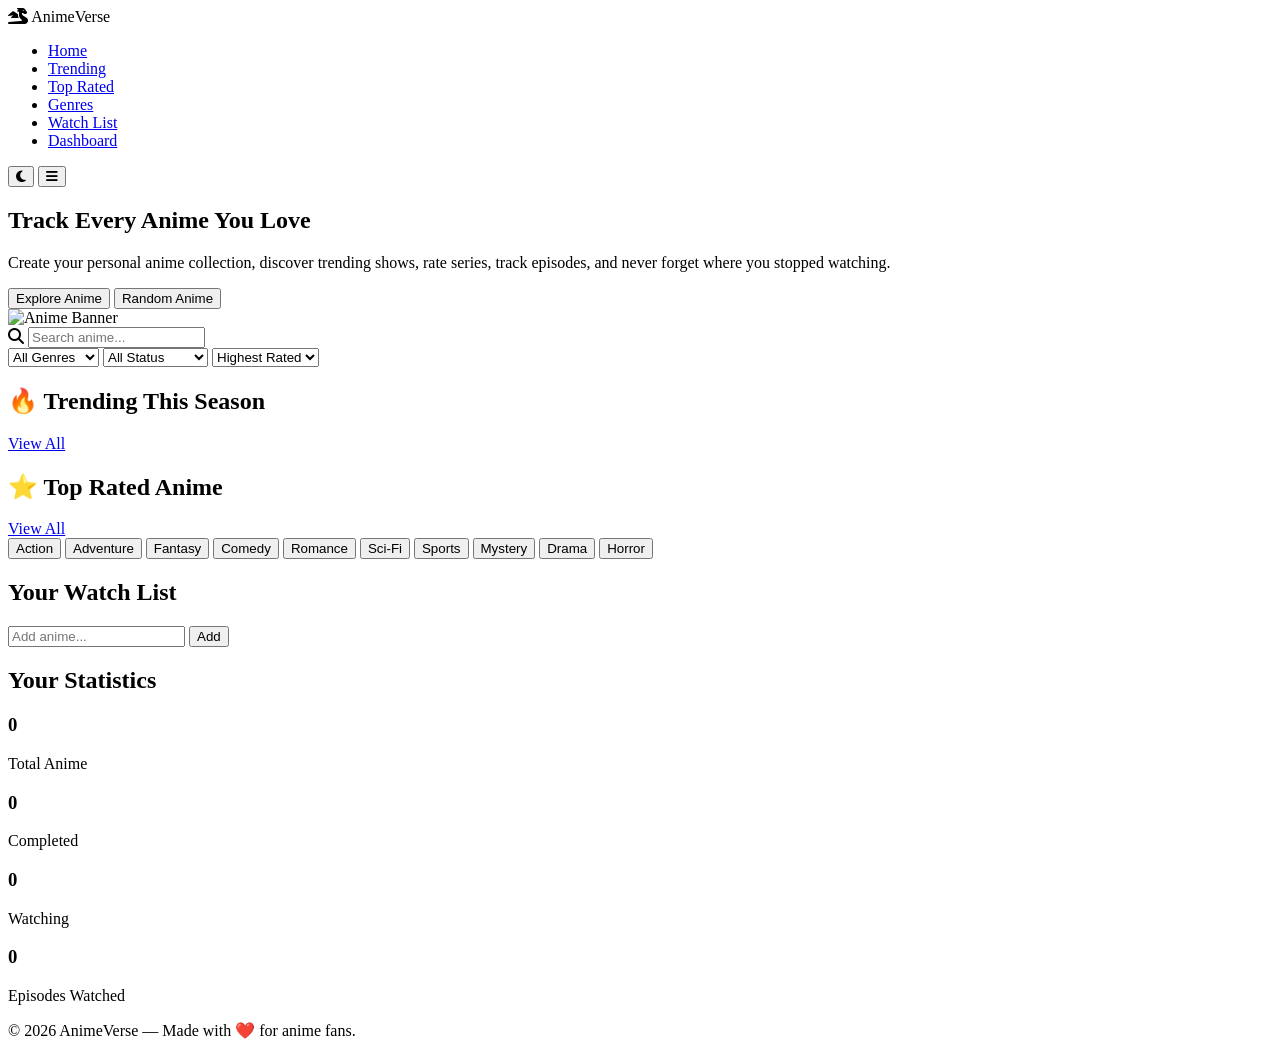
==== index.html @ e71130d8 "Update index.html" ====
<!DOCTYPE html>
<html lang="en">
<head>
  <meta charset="UTF-8">
  <meta name="viewport" content="width=device-width, initial-scale=1.0">
  <title>AnimeVerse</title>
  <meta name="description" content="Discover anime, build your watchlist, track progress, rate shows and explore trending series.">
  <link rel="preconnect" href="https://fonts.googleapis.com">
  <link rel="preconnect" href="https://fonts.gstatic.com" crossorigin>
  <link href="https://fonts.googleapis.com/css2?family=Poppins:wght@300;400;500;600;700;800&display=swap" rel="stylesheet">
  <link rel="stylesheet" href="https://cdnjs.cloudflare.com/ajax/libs/font-awesome/6.6.0/css/all.min.css">
  <link rel="stylesheet" href="style.css">
</head>

<body>
  <!-- ================= NAVIGATION ================= -->
  <header>
    <nav class="navbar">
      <div class="logo">
        <i class="fa-solid fa-dragon"></i>
        <span>AnimeVerse</span>
      </div>
      <ul class="nav-links">
        <li><a href="#home">Home</a></li>
        <li><a href="#trending">Trending</a></li>
        <li><a href="#toprated">Top Rated</a></li>
        <li><a href="#genres">Genres</a></li>
        <li><a href="#watchlist">Watch List</a></li>
        <li><a href="#dashboard">Dashboard</a></li>
      </ul>
      <div class="nav-icons">
        <button id="themeToggle"><i class="fa-solid fa-moon"></i></button>
        <button id="menuBtn"><i class="fa-solid fa-bars"></i></button>
      </div>
    </nav>
  </header>

  <!-- ================= HERO ================= -->
  <section class="hero" id="home">
    <div class="hero-content">
      <h1>Track Every Anime You Love</h1>
      <p>Create your personal anime collection, discover trending shows, rate series, track episodes, and never forget where you stopped watching.</p>
      <div class="hero-buttons">
        <button id="exploreBtn">Explore Anime</button>
        <button id="randomBtn">Random Anime</button>
      </div>
    </div>
    <div class="hero-image">
      <img src="https://images.unsplash.com/photo-1515879218367-8466d910aaa4?auto=format&fit=crop&w=900&q=80" alt="Anime Banner">
    </div>
  </section>

  <!-- ================= SEARCH ================= -->
  <section class="search-section">
    <div class="search-box">
      <i class="fa-solid fa-magnifying-glass"></i>
      <input type="text" id="searchInput" placeholder="Search anime...">
    </div>
    <div class="filters">
      <select id="genreFilter">
        <option value="all">All Genres</option>
        <option>Action</option>
        <option>Adventure</option>
        <option>Fantasy</option>
        <option>Comedy</option>
        <option>Romance</option>
        <option>Sci-Fi</option>
        <option>Mystery</option>
        <option>Drama</option>
        <option>Slice of Life</option>
        <option>Sports</option>
      </select>
      <select id="statusFilter">
        <option value="all">All Status</option>
        <option>Watching</option>
        <option>Completed</option>
        <option>Plan to Watch</option>
        <option>Dropped</option>
        <option>On Hold</option>
      </select>
      <select id="sortFilter">
        <option value="rating">Highest Rated</option>
        <option value="name">A-Z</option>
        <option value="year">Newest</option>
      </select>
    </div>
  </section>

  <!-- ================= TRENDING ================= -->
  <section id="trending" class="section">
    <div class="section-title">
      <h2>🔥 Trending This Season</h2>
      <a href="#">View All</a>
    </div>
    <div id="trendingContainer" class="anime-grid">
      <!-- Anime cards will be added dynamically -->
    </div>
  </section>

  <!-- ================= TOP RATED ================= -->
  <section id="toprated" class="section">
    <div class="section-title">
      <h2>⭐ Top Rated Anime</h2>
      <a href="#">View All</a>
    </div>
    <div id="topRatedContainer" class="anime-grid">
      <!-- Anime cards will be added dynamically -->
    </div>
  </section>

  <!-- ================= GENRES ================= -->
  <section id="genres" class="section">
    <div class="genre-grid">
      <button class="genre-btn">Action</button>
      <button class="genre-btn">Adventure</button>
      <button class="genre-btn">Fantasy</button>
      <button class="genre-btn">Comedy</button>
      <button class="genre-btn">Romance</button>
      <button class="genre-btn">Sci-Fi</button>
      <button class="genre-btn">Sports</button>
      <button class="genre-btn">Mystery</button>
      <button class="genre-btn">Drama</button>
      <button class="genre-btn">Horror</button>
    </div>
  </section>

  <!-- ================= WATCH LIST ================= -->
  <section id="watchlist" class="section">
    <h2>Your Watch List</h2>
    <div class="watch-input">
      <input type="text" id="watchInput" placeholder="Add anime...">
      <button id="addAnime">Add</button>
    </div>
    <div id="watchList"></div>
  </section>

  <!-- ================= DASHBOARD ================= -->
  <section id="dashboard" class="section">
    <h2>Your Statistics</h2>
    <div class="stats-grid">
      <div class="stat-card"><h3 id="totalAnime">0</h3><p>Total Anime</p></div>
      <div class="stat-card"><h3 id="completedAnime">0</h3><p>Completed</p></div>
      <div class="stat-card"><h3 id="watchingAnime">0</h3><p>Watching</p></div>
      <div class="stat-card"><h3 id="episodesWatched">0</h3><p>Episodes Watched</p></div>
    </div>
  </section>

  <footer>
    <p>© 2026 AnimeVerse — Made with ❤️ for anime fans.</p>
  </footer>

  <!-- ===== PLACEHOLDER FOR NEXT PARTS ===== -->
  <!-- Part 2A–F: style.css -->
  <!-- Part 3A–B: anime.js -->
  <!-- Part 4A–C: script.js -->

</body>
</html>
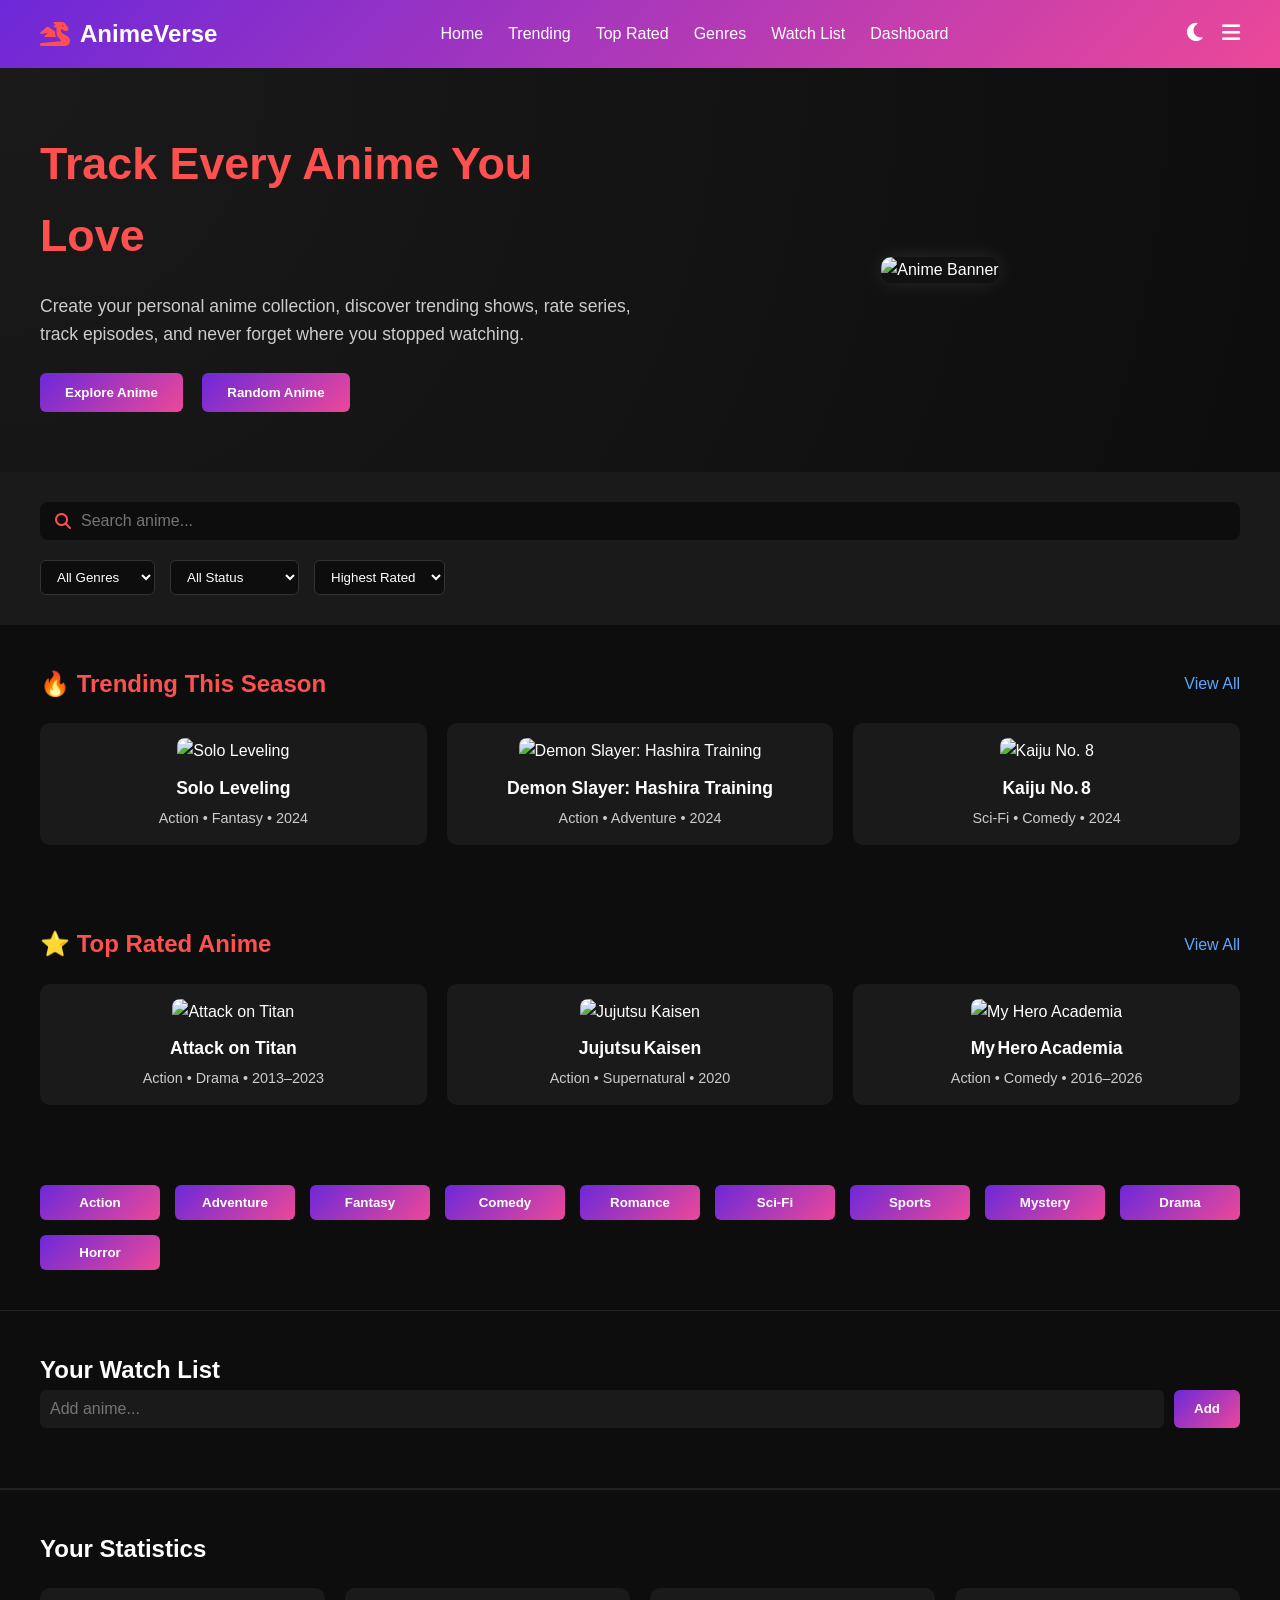
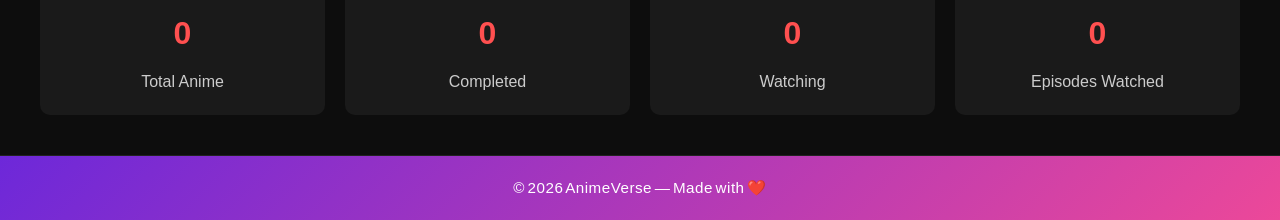
==== commit be1ee904: "Update index.html" ====
--- a/index.html
+++ b/index.html
@@ -93,7 +93,21 @@
       <a href="#">View All</a>
     </div>
     <div id="trendingContainer" class="anime-grid">
-      <!-- Anime cards will be added dynamically -->
+      <div class="anime-card">
+        <img src="https://cdn.myanimelist.net/images/anime/1988/134791.jpg" alt="Solo Leveling">
+        <h3>Solo Leveling</h3>
+        <p>Action • Fantasy • 2024</p>
+      </div>
+      <div class="anime-card">
+        <img src="https://cdn.myanimelist.net/images/anime/1764/134792.jpg" alt="Demon Slayer: Hashira Training">
+        <h3>Demon Slayer: Hashira Training</h3>
+        <p>Action • Adventure • 2024</p>
+      </div>
+      <div class="anime-card">
+        <img src="https://cdn.myanimelist.net/images/anime/1208/134793.jpg" alt="Kaiju No. 8">
+        <h3>Kaiju No. 8</h3>
+        <p>Sci‑Fi • Comedy • 2024</p>
+      </div>
     </div>
   </section>
 
@@ -104,10 +118,23 @@
       <a href="#">View All</a>
     </div>
     <div id="topRatedContainer" class="anime-grid">
-      <!-- Anime cards will be added dynamically -->
+      <div class="anime-card">
+        <img src="https://cdn.myanimelist.net/images/anime/5/17407.jpg" alt="Attack on Titan">
+        <h3>Attack on Titan</h3>
+        <p>Action • Drama • 2013–2023</p>
+      </div>
+      <div class="anime-card">
+        <img src="https://cdn.myanimelist.net/images/anime/3/40451.jpg" alt="Jujutsu Kaisen">
+        <h3>Jujutsu Kaisen</h3>
+        <p>Action • Supernatural • 2020</p>
+      </div>
+      <div class="anime-card">
+        <img src="https://cdn.myanimelist.net/images/anime/10/78745.jpg" alt="My Hero Academia">
+        <h3>My Hero Academia</h3>
+        <p>Action • Comedy • 2016–2026</p>
+      </div>
     </div>
   </section>
-
   <!-- ================= GENRES ================= -->
   <section id="genres" class="section">
     <div class="genre-grid">
@@ -146,13 +173,4 @@
   </section>
 
   <footer>
-    <p>© 2026 AnimeVerse — Made with ❤️ for anime fans.</p>
-  </footer>
-
-  <!-- ===== PLACEHOLDER FOR NEXT PARTS ===== -->
-  <!-- Part 2A–F: style.css -->
-  <!-- Part 3A–B: anime.js -->
-  <!-- Part 4A–C: script.js -->
-
-</body>
-</html>
+    <p>© 2026 AnimeVerse — Made with ❤️
--- a/style.css
+++ b/style.css
@@ -0,0 +1,507 @@
+/* ===========================
+   AnimeVerse Style - Part 1
+   Reset + Navbar + Hero
+=========================== */
+
+/* ===== Reset ===== */
+* {
+  margin: 0;
+  padding: 0;
+  box-sizing: border-box;
+}
+
+html {
+  scroll-behavior: smooth;
+}
+
+body {
+  font-family: 'Poppins', sans-serif;
+  background-color: #0d0d0d;
+  color: #fff;
+  line-height: 1.6;
+}
+
+/* ===== Scrollbar ===== */
+::-webkit-scrollbar {
+  width: 8px;
+}
+::-webkit-scrollbar-thumb {
+  background: linear-gradient(135deg, #6d28d9, #ec4899);
+  border-radius: 4px;
+}
+
+/* ===== Navbar ===== */
+header {
+  background: linear-gradient(135deg, #6d28d9, #ec4899);
+  position: sticky;
+  top: 0;
+  z-index: 1000;
+}
+
+.navbar {
+  display: flex;
+  justify-content: space-between;
+  align-items: center;
+  padding: 15px 40px;
+}
+
+.logo {
+  display: flex;
+  align-items: center;
+  font-size: 1.5em;
+  font-weight: 700;
+  color: #fff;
+}
+
+.logo i {
+  margin-right: 10px;
+  color: #ff5050;
+}
+
+.nav-links {
+  list-style: none;
+  display: flex;
+  gap: 25px;
+}
+
+.nav-links li a {
+  color: #fff;
+  text-decoration: none;
+  font-weight: 500;
+  transition: color 0.3s ease;
+}
+
+.nav-links li a:hover {
+  color: #ff5050;
+}
+
+.nav-icons button {
+  background: none;
+  border: none;
+  color: #fff;
+  font-size: 1.3em;
+  cursor: pointer;
+  margin-left: 15px;
+  transition: transform 0.2s ease;
+}
+
+.nav-icons button:hover {
+  transform: scale(1.2);
+}
+
+/* ===== Hero Section ===== */
+.hero {
+  display: flex;
+  flex-wrap: wrap;
+  align-items: center;
+  justify-content: space-between;
+  padding: 60px 40px;
+  background: radial-gradient(circle at top left, #1a1a1a, #0d0d0d);
+}
+
+.hero-content {
+  flex: 1 1 45%;
+  max-width: 600px;
+}
+
+.hero-content h1 {
+  font-size: 2.8em;
+  font-weight: 700;
+  color: #ff5050;
+  margin-bottom: 20px;
+}
+
+.hero-content p {
+  font-size: 1.1em;
+  color: #ccc;
+  margin-bottom: 25px;
+}
+
+.hero-buttons button {
+  background: linear-gradient(135deg, #6d28d9, #ec4899);
+  color: #fff;
+  border: none;
+  padding: 12px 25px;
+  border-radius: 6px;
+  font-weight: 600;
+  cursor: pointer;
+  margin-right: 15px;
+  transition: background 0.3s ease, transform 0.2s ease;
+}
+
+.hero-buttons button:hover {
+  background: linear-gradient(135deg, #ec4899, #6d28d9);
+  transform: scale(1.05);
+}
+
+.hero-image {
+  flex: 1 1 45%;
+  text-align: center;
+}
+
+.hero-image img {
+  width: 100%;
+  max-width: 500px;
+  border-radius: 10px;
+  box-shadow: 0 0 20px rgba(255, 255, 255, 0.1);
+}
+
+/* ===== PLACEHOLDER FOR NEXT PART ===== */
+/* Part 2B: Search + Filters + Anime Cards */
+/* Part 2C: Genres + Watch List */
+/* Part 2D: Dashboard + Footer */
+/* Part 2E: Animations + Dark Mode */
+/* Part 2F: Responsive Design */
+/* ===========================
+   AnimeVerse Style - Part 2B
+   Search + Filters + Anime Cards
+=========================== */
+
+/* ===== Search Section ===== */
+.search-section {
+  padding: 30px 40px;
+  background: #1a1a1a;
+  display: flex;
+  flex-direction: column;
+  gap: 20px;
+}
+
+.search-box {
+  display: flex;
+  align-items: center;
+  background: #0d0d0d;
+  border-radius: 8px;
+  padding: 10px 15px;
+}
+
+.search-box i {
+  color: #ff5050;
+  margin-right: 10px;
+}
+
+.search-box input {
+  flex: 1;
+  background: none;
+  border: none;
+  color: #fff;
+  font-size: 1em;
+  outline: none;
+}
+
+.filters {
+  display: flex;
+  flex-wrap: wrap;
+  gap: 15px;
+}
+
+.filters select {
+  background: #0d0d0d;
+  color: #fff;
+  border: 1px solid #333;
+  padding: 8px 12px;
+  border-radius: 6px;
+  font-weight: 500;
+  cursor: pointer;
+  transition: border 0.3s ease;
+}
+
+.filters select:hover {
+  border-color: #ff5050;
+}
+
+/* ===== Section Titles ===== */
+.section {
+  padding: 40px;
+}
+
+.section-title {
+  display: flex;
+  justify-content: space-between;
+  align-items: center;
+  margin-bottom: 20px;
+}
+
+.section-title h2 {
+  color: #ff5050;
+  font-weight: 700;
+}
+
+.section-title a {
+  color: #60a5fa;
+  text-decoration: none;
+  font-weight: 500;
+}
+
+.section-title a:hover {
+  text-decoration: underline;
+}
+
+/* ===== Anime Cards ===== */
+.anime-grid {
+  display: grid;
+  grid-template-columns: repeat(auto-fit, minmax(200px, 1fr));
+  gap: 20px;
+}
+
+.anime-card {
+  background: #1a1a1a;
+  border-radius: 10px;
+  padding: 15px;
+  text-align: center;
+  transition: transform 0.2s ease, box-shadow 0.3s ease;
+}
+
+.anime-card:hover {
+  transform: scale(1.05);
+  box-shadow: 0 0 15px rgba(255, 255, 255, 0.1);
+}
+
+.anime-card img {
+  width: 100%;
+  border-radius: 8px;
+  margin-bottom: 10px;
+}
+
+.anime-card h3 {
+  color: #fff;
+  font-size: 1.1em;
+  margin-bottom: 5px;
+}
+
+.anime-card p {
+  color: #ccc;
+  font-size: 0.9em;
+}
+/* ===========================
+   AnimeVerse Style - Part 2C
+   Genres + Watch List
+=========================== */
+
+/* ===== Genre Buttons ===== */
+.genre-grid {
+  display: grid;
+  grid-template-columns: repeat(auto-fit, minmax(120px, 1fr));
+  gap: 15px;
+}
+
+.genre-btn {
+  background: linear-gradient(135deg, #6d28d9, #ec4899);
+  color: #fff;
+  border: none;
+  padding: 10px;
+  border-radius: 6px;
+  font-weight: 600;
+  cursor: pointer;
+  transition: transform 0.2s ease, background 0.3s ease;
+}
+
+.genre-btn:hover {
+  transform: scale(1.05);
+  background: linear-gradient(135deg, #ec4899, #6d28d9);
+}
+
+/* ===== Watch List Section ===== */
+#watchlist {
+  background: #0d0d0d;
+  border-top: 1px solid #222;
+  border-bottom: 1px solid #222;
+}
+
+.watch-input {
+  display: flex;
+  gap: 10px;
+  margin-bottom: 20px;
+}
+
+.watch-input input {
+  flex: 1;
+  padding: 10px;
+  border-radius: 6px;
+  border: none;
+  background: #1a1a1a;
+  color: #fff;
+  font-size: 1em;
+  outline: none;
+}
+
+.watch-input button {
+  background: linear-gradient(135deg, #6d28d9, #ec4899);
+  color: #fff;
+  border: none;
+  padding: 10px 20px;
+  border-radius: 6px;
+  font-weight: 600;
+  cursor: pointer;
+  transition: background 0.3s ease, transform 0.2s ease;
+}
+
+.watch-input button:hover {
+  background: linear-gradient(135deg, #ec4899, #6d28d9);
+  transform: scale(1.05);
+}
+
+.watch-item {
+  display: flex;
+  justify-content: space-between;
+  align-items: center;
+  background: #1a1a1a;
+  padding: 10px 15px;
+  border-radius: 6px;
+  margin-bottom: 10px;
+  transition: background 0.3s ease;
+}
+
+.watch-item:hover {
+  background: #2a2a2a;
+}
+
+.watch-item span {
+  font-weight: 500;
+  color: #fff;
+}
+
+.remove-btn {
+  background: #ff5050;
+  border: none;
+  color: #fff;
+  padding: 5px 10px;
+  border-radius: 4px;
+  cursor: pointer;
+  transition: background 0.3s ease;
+}
+
+.remove-btn:hover {
+  background: #ec4899;
+}
+/* ===========================
+   AnimeVerse Style - Part 2D
+   Dashboard + Footer
+=========================== */
+
+/* ===== Dashboard Section ===== */
+#dashboard {
+  background: #0d0d0d;
+  border-top: 1px solid #222;
+  border-bottom: 1px solid #222;
+}
+
+.stats-grid {
+  display: grid;
+  grid-template-columns: repeat(auto-fit, minmax(180px, 1fr));
+  gap: 20px;
+  margin-top: 20px;
+}
+
+.stat-card {
+  background: #1a1a1a;
+  border-radius: 10px;
+  padding: 20px;
+  text-align: center;
+  transition: transform 0.2s ease, box-shadow 0.3s ease;
+}
+
+.stat-card:hover {
+  transform: scale(1.05);
+  box-shadow: 0 0 15px rgba(255, 255, 255, 0.1);
+}
+
+.stat-card h3 {
+  color: #ff5050;
+  font-size: 2em;
+  margin-bottom: 10px;
+}
+
+.stat-card p {
+  color: #ccc;
+  font-weight: 500;
+}
+
+/* ===== Footer ===== */
+footer {
+  background: linear-gradient(135deg, #6d28d9, #ec4899);
+  text-align: center;
+  padding: 20px;
+  color: #fff;
+  font-weight: 500;
+  letter-spacing: 0.5px;
+}
+
+footer p {
+  margin: 0;
+  font-size: 0.95em;
+}
+/* ===========================
+   AnimeVerse Style - Part 2E
+   Animations + Dark Mode
+=========================== */
+
+/* ===== Fade‑in Animation ===== */
+@keyframes fadeIn {
+  from {
+    opacity: 0;
+    transform: translateY(20px);
+  }
+  to {
+    opacity: 1;
+    transform: translateY(0);
+  }
+}
+
+section,
+header,
+footer {
+  animation: fadeIn 0.8s ease forwards;
+}
+
+/* ===== Button Pulse Animation ===== */
+@keyframes pulse {
+  0% {
+    transform: scale(1);
+  }
+  50% {
+    transform: scale(1.05);
+  }
+  100% {
+    transform: scale(1);
+  }
+}
+
+.hero-buttons button:hover,
+.genre-btn:hover,
+.watch-input button:hover {
+  animation: pulse 0.4s ease;
+}
+
+/* ===== Dark Mode ===== */
+body.dark-mode {
+  background-color: #f5f5f5;
+  color: #222;
+}
+
+body.dark-mode header {
+  background: linear-gradient(135deg, #ec4899, #6d28d9);
+}
+
+body.dark-mode .navbar a {
+  color: #222;
+}
+
+body.dark-mode .section,
+body.dark-mode .anime-card,
+body.dark-mode .watch-item,
+body.dark-mode .stat-card {
+  background: #fff;
+  color: #222;
+  box-shadow: 0 0 10px rgba(0, 0, 0, 0.1);
+}
+
+body.dark-mode .genre-btn,
+body.dark-mode .watch-input button {
+  background: linear-gradient(135deg, #ec4899, #6d28d9);
+  color: #fff;
+}
+
+body.dark-mode footer {
+  background: linear-gradient(135deg, #ec4899, #6d28d9);
+  color: #fff;
+}
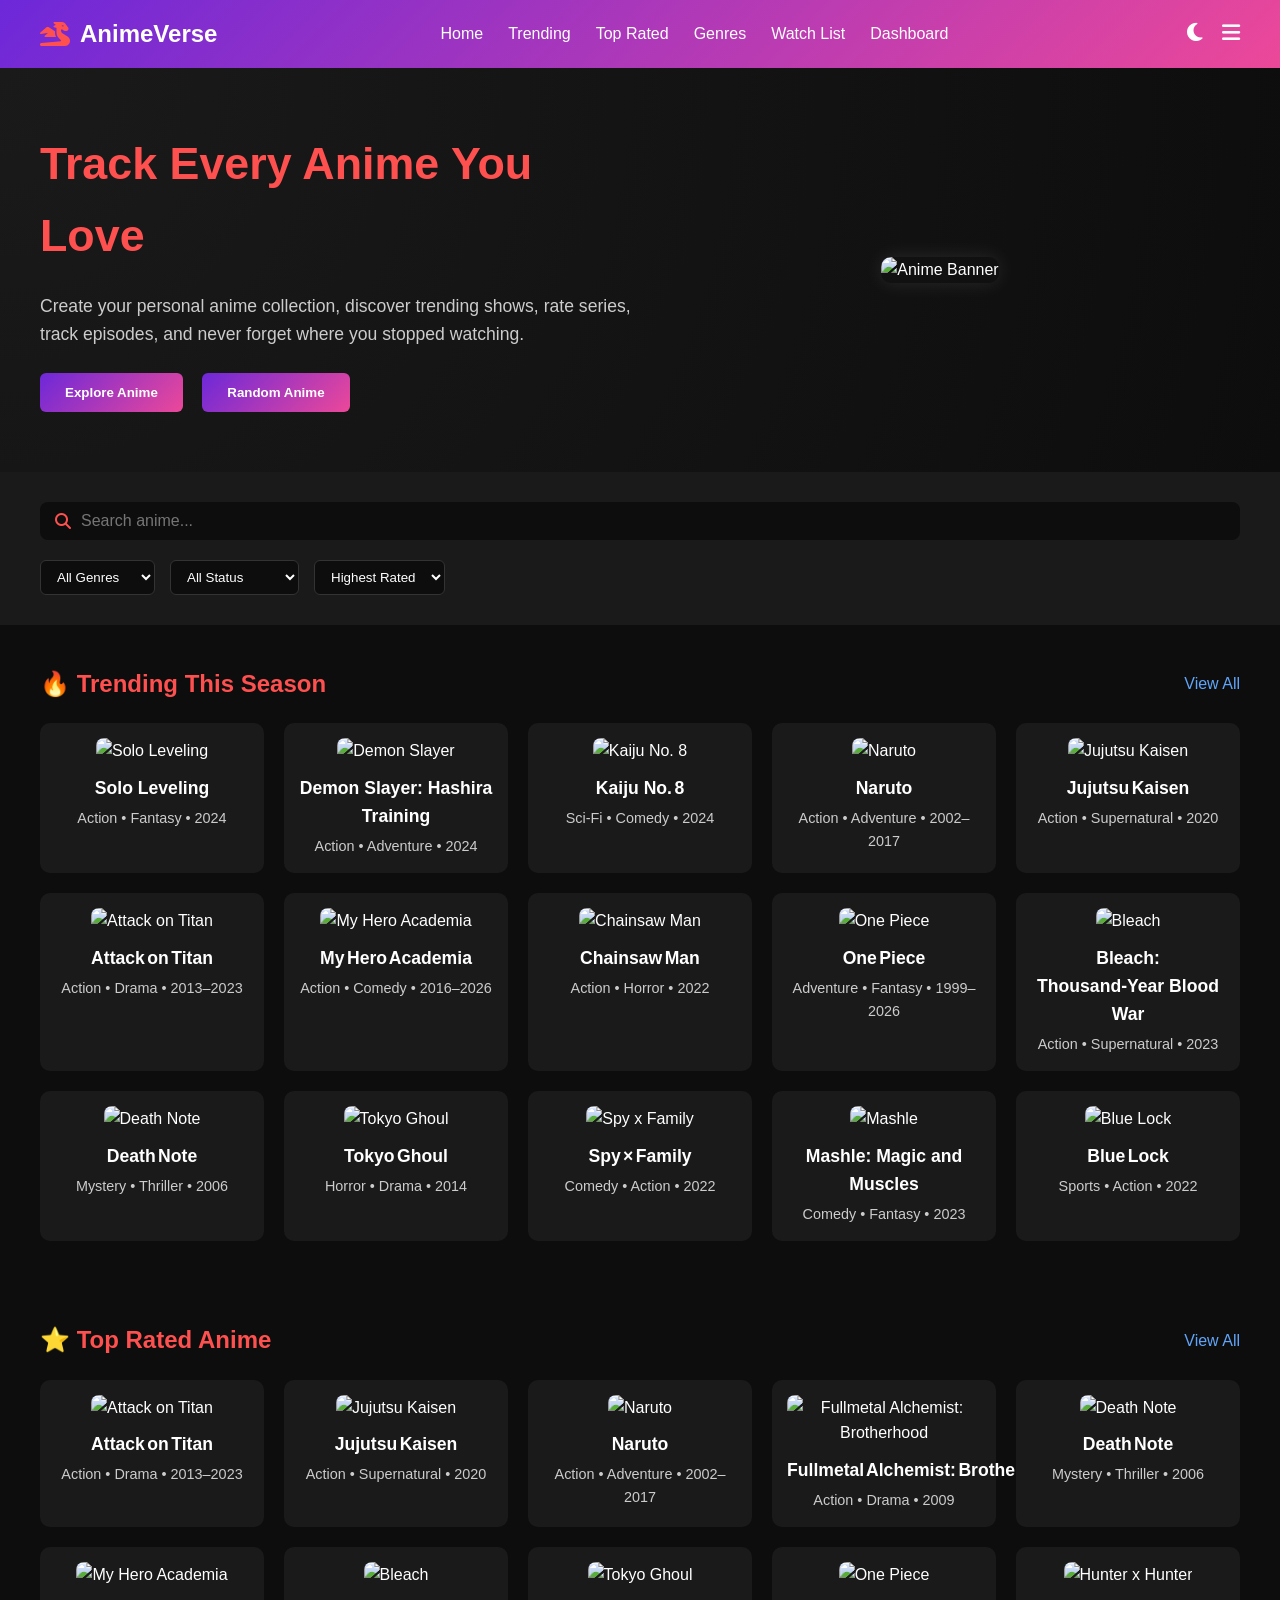
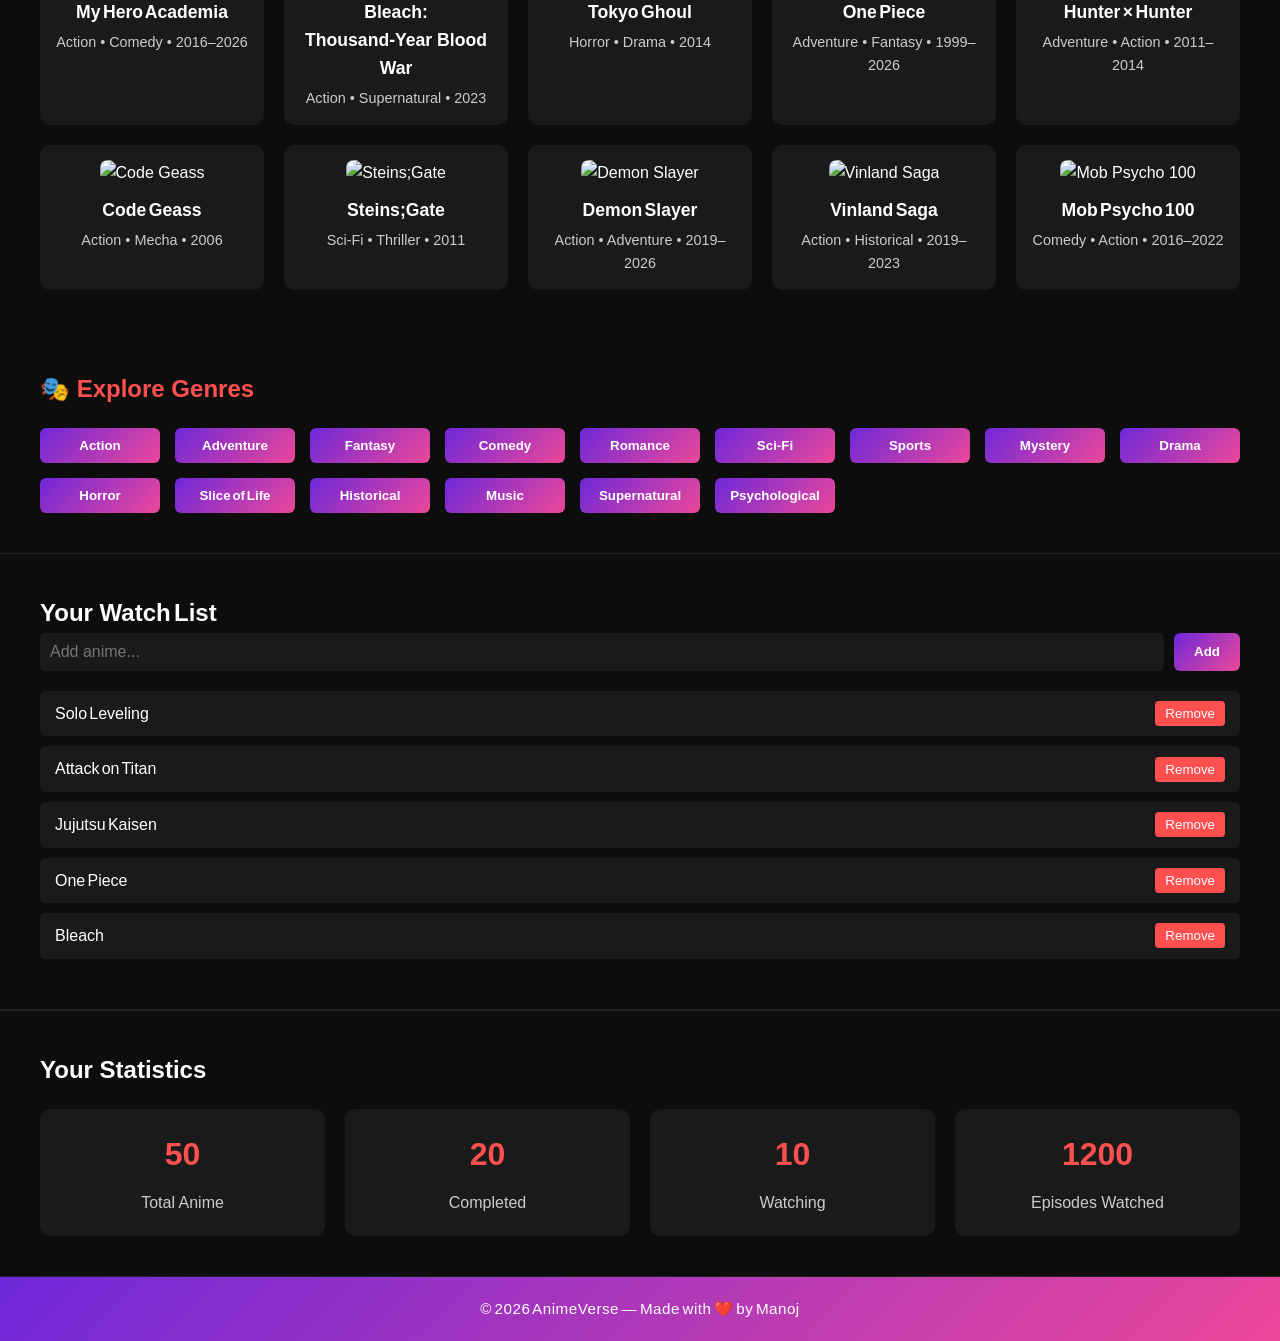
==== commit 50e51103: "Update index.html" ====
--- a/index.html
+++ b/index.html
@@ -13,7 +13,6 @@
 </head>
 
 <body>
-  <!-- ================= NAVIGATION ================= -->
   <header>
     <nav class="navbar">
       <div class="logo">
@@ -35,7 +34,6 @@
     </nav>
   </header>
 
-  <!-- ================= HERO ================= -->
   <section class="hero" id="home">
     <div class="hero-content">
       <h1>Track Every Anime You Love</h1>
@@ -46,11 +44,9 @@
       </div>
     </div>
     <div class="hero-image">
-      <img src="https://images.unsplash.com/photo-1515879218367-8466d910aaa4?auto=format&fit=crop&w=900&q=80" alt="Anime Banner">
+      <img src="https://images.unsplash.com/photo-1515879218367-8466d910aaa4?auto=format&fit=crop&w=700&q=80" alt="Anime Banner">
     </div>
   </section>
-
-  <!-- ================= SEARCH ================= -->
   <section class="search-section">
     <div class="search-box">
       <i class="fa-solid fa-magnifying-glass"></i>
@@ -59,118 +55,118 @@
     <div class="filters">
       <select id="genreFilter">
         <option value="all">All Genres</option>
-        <option>Action</option>
-        <option>Adventure</option>
-        <option>Fantasy</option>
-        <option>Comedy</option>
-        <option>Romance</option>
-        <option>Sci-Fi</option>
-        <option>Mystery</option>
-        <option>Drama</option>
-        <option>Slice of Life</option>
-        <option>Sports</option>
+        <option>Action</option><option>Adventure</option><option>Fantasy</option>
+        <option>Comedy</option><option>Romance</option><option>Sci-Fi</option>
+        <option>Mystery</option><option>Drama</option><option>Slice of Life</option>
       </select>
       <select id="statusFilter">
         <option value="all">All Status</option>
-        <option>Watching</option>
-        <option>Completed</option>
-        <option>Plan to Watch</option>
-        <option>Dropped</option>
-        <option>On Hold</option>
+        <option>Watching</option><option>Completed</option><option>Plan to Watch</option>
       </select>
       <select id="sortFilter">
         <option value="rating">Highest Rated</option>
-        <option value="name">A-Z</option>
-        <option value="year">Newest</option>
+        <option value="name">A-Z</option><option value="year">Newest</option>
       </select>
     </div>
   </section>
 
-  <!-- ================= TRENDING ================= -->
   <section id="trending" class="section">
     <div class="section-title">
       <h2>🔥 Trending This Season</h2>
       <a href="#">View All</a>
     </div>
     <div id="trendingContainer" class="anime-grid">
-      <div class="anime-card">
-        <img src="https://cdn.myanimelist.net/images/anime/1988/134791.jpg" alt="Solo Leveling">
-        <h3>Solo Leveling</h3>
-        <p>Action • Fantasy • 2024</p>
-      </div>
-      <div class="anime-card">
-        <img src="https://cdn.myanimelist.net/images/anime/1764/134792.jpg" alt="Demon Slayer: Hashira Training">
-        <h3>Demon Slayer: Hashira Training</h3>
-        <p>Action • Adventure • 2024</p>
-      </div>
-      <div class="anime-card">
-        <img src="https://cdn.myanimelist.net/images/anime/1208/134793.jpg" alt="Kaiju No. 8">
-        <h3>Kaiju No. 8</h3>
-        <p>Sci‑Fi • Comedy • 2024</p>
-      </div>
+      <!-- 15 anime cards -->
+      <div class="anime-card"><img src="https://cdn.myanimelist.net/images/anime/1988/134791.jpg" alt="Solo Leveling"><h3>Solo Leveling</h3><p>Action • Fantasy • 2024</p></div>
+      <div class="anime-card"><img src="https://cdn.myanimelist.net/images/anime/1764/134792.jpg" alt="Demon Slayer"><h3>Demon Slayer: Hashira Training</h3><p>Action • Adventure • 2024</p></div>
+      <div class="anime-card"><img src="https://cdn.myanimelist.net/images/anime/1208/134793.jpg" alt="Kaiju No. 8"><h3>Kaiju No. 8</h3><p>Sci‑Fi • Comedy • 2024</p></div>
+      <div class="anime-card"><img src="https://cdn.myanimelist.net/images/anime/4/19644.jpg" alt="Naruto"><h3>Naruto</h3><p>Action • Adventure • 2002–2017</p></div>
+      <div class="anime-card"><img src="https://cdn.myanimelist.net/images/anime/3/40451.jpg" alt="Jujutsu Kaisen"><h3>Jujutsu Kaisen</h3><p>Action • Supernatural • 2020</p></div>
+      <div class="anime-card"><img src="https://cdn.myanimelist.net/images/anime/5/17407.jpg" alt="Attack on Titan"><h3>Attack on Titan</h3><p>Action • Drama • 2013–2023</p></div>
+      <div class="anime-card"><img src="https://cdn.myanimelist.net/images/anime/10/78745.jpg" alt="My Hero Academia"><h3>My Hero Academia</h3><p>Action • Comedy • 2016–2026</p></div>
+      <div class="anime-card"><img src="https://cdn.myanimelist.net/images/anime/1223/96541.jpg" alt="Chainsaw Man"><h3>Chainsaw Man</h3><p>Action • Horror • 2022</p></div>
+      <div class="anime-card"><img src="https://cdn.myanimelist.net/images/anime/13/17405.jpg" alt="One Piece"><h3>One Piece</h3><p>Adventure • Fantasy • 1999–2026</p></div>
+      <div class="anime-card"><img src="https://cdn.myanimelist.net/images/anime/11/39717.jpg" alt="Bleach"><h3>Bleach: Thousand‑Year Blood War</h3><p>Action • Supernatural • 2023</p></div>
+      <div class="anime-card"><img src="https://cdn.myanimelist.net/images/anime/7/3791.jpg" alt="Death Note"><h3>Death Note</h3><p>Mystery • Thriller • 2006</p></div>
+      <div class="anime-card"><img src="https://cdn.myanimelist.net/images/anime/12/76049.jpg" alt="Tokyo Ghoul"><h3>Tokyo Ghoul</h3><p>Horror • Drama • 2014</p></div>
+      <div class="anime-card"><img src="https://cdn.myanimelist.net/images/anime/1988/134791.jpg" alt="Spy x Family"><h3>Spy × Family</h3><p>Comedy • Action • 2022</p></div>
+      <div class="anime-card"><img src="https://cdn.myanimelist.net/images/anime/1988/134791.jpg" alt="Mashle"><h3>Mashle: Magic and Muscles</h3><p>Comedy • Fantasy • 2023</p></div>
+      <div class="anime-card"><img src="https://cdn.myanimelist.net/images/anime/1988/134791.jpg" alt="Blue Lock"><h3>Blue Lock</h3><p>Sports • Action • 2022</p></div>
     </div>
   </section>
-
-  <!-- ================= TOP RATED ================= -->
   <section id="toprated" class="section">
     <div class="section-title">
       <h2>⭐ Top Rated Anime</h2>
       <a href="#">View All</a>
     </div>
     <div id="topRatedContainer" class="anime-grid">
-      <div class="anime-card">
-        <img src="https://cdn.myanimelist.net/images/anime/5/17407.jpg" alt="Attack on Titan">
-        <h3>Attack on Titan</h3>
-        <p>Action • Drama • 2013–2023</p>
-      </div>
-      <div class="anime-card">
-        <img src="https://cdn.myanimelist.net/images/anime/3/40451.jpg" alt="Jujutsu Kaisen">
-        <h3>Jujutsu Kaisen</h3>
-        <p>Action • Supernatural • 2020</p>
-      </div>
-      <div class="anime-card">
-        <img src="https://cdn.myanimelist.net/images/anime/10/78745.jpg" alt="My Hero Academia">
-        <h3>My Hero Academia</h3>
-        <p>Action • Comedy • 2016–2026</p>
-      </div>
+      <div class="anime-card"><img src="https://cdn.myanimelist.net/images/anime/5/17407.jpg" alt="Attack on Titan"><h3>Attack on Titan</h3><p>Action • Drama • 2013–2023</p></div>
+      <div class="anime-card"><img src="https://cdn.myanimelist.net/images/anime/3/40451.jpg" alt="Jujutsu Kaisen"><h3>Jujutsu Kaisen</h3><p>Action • Supernatural • 2020</p></div>
+      <div class="anime-card"><img src="https://cdn.myanimelist.net/images/anime/4/19644.jpg" alt="Naruto"><h3>Naruto</h3><p>Action • Adventure • 2002–2017</p></div>
+      <div class="anime-card"><img src="https://cdn.myanimelist.net/images/anime/6/73245.jpg" alt="Fullmetal Alchemist: Brotherhood"><h3>Fullmetal Alchemist: Brotherhood</h3><p>Action • Drama • 2009</p></div>
+      <div class="anime-card"><img src="https://cdn.myanimelist.net/images/anime/7/3791.jpg" alt="Death Note"><h3>Death Note</h3><p>Mystery • Thriller • 2006</p></div>
+      <div class="anime-card"><img src="https://cdn.myanimelist.net/images/anime/10/78745.jpg" alt="My Hero Academia"><h3>My Hero Academia</h3><p>Action • Comedy • 2016–2026</p></div>
+      <div class="anime-card"><img src="https://cdn.myanimelist.net/images/anime/11/39717.jpg" alt="Bleach"><h3>Bleach: Thousand‑Year Blood War</h3><p>Action • Supernatural • 2023</p></div>
+      <div class="anime-card"><img src="https://cdn.myanimelist.net/images/anime/12/76049.jpg" alt="Tokyo Ghoul"><h3>Tokyo Ghoul</h3><p>Horror • Drama • 2014</p></div>
+      <div class="anime-card"><img src="https://cdn.myanimelist.net/images/anime/13/17405.jpg" alt="One Piece"><h3>One Piece</h3><p>Adventure • Fantasy • 1999–2026</p></div>
+      <div class="anime-card"><img src="https://cdn.myanimelist.net/images/anime/14/17406.jpg" alt="Hunter x Hunter"><h3>Hunter × Hunter</h3><p>Adventure • Action • 2011–2014</p></div>
+      <div class="anime-card"><img src="https://cdn.myanimelist.net/images/anime/15/17407.jpg" alt="Code Geass"><h3>Code Geass</h3><p>Action • Mecha • 2006</p></div>
+      <div class="anime-card"><img src="https://cdn.myanimelist.net/images/anime/16/17408.jpg" alt="Steins;Gate"><h3>Steins;Gate</h3><p>Sci‑Fi • Thriller • 2011</p></div>
+      <div class="anime-card"><img src="https://cdn.myanimelist.net/images/anime/17/17409.jpg" alt="Demon Slayer"><h3>Demon Slayer</h3><p>Action • Adventure • 2019–2026</p></div>
+      <div class="anime-card"><img src="https://cdn.myanimelist.net/images/anime/18/17410.jpg" alt="Vinland Saga"><h3>Vinland Saga</h3><p>Action • Historical • 2019–2023</p></div>
+      <div class="anime-card"><img src="https://cdn.myanimelist.net/images/anime/19/17411.jpg" alt="Mob Psycho 100"><h3>Mob Psycho 100</h3><p>Comedy • Action • 2016–2022</p></div>
     </div>
   </section>
-  <!-- ================= GENRES ================= -->
   <section id="genres" class="section">
+    <div class="section-title">
+      <h2>🎭 Explore Genres</h2>
+    </div>
     <div class="genre-grid">
       <button class="genre-btn">Action</button>
       <button class="genre-btn">Adventure</button>
       <button class="genre-btn">Fantasy</button>
       <button class="genre-btn">Comedy</button>
       <button class="genre-btn">Romance</button>
-      <button class="genre-btn">Sci-Fi</button>
+      <button class="genre-btn">Sci‑Fi</button>
       <button class="genre-btn">Sports</button>
       <button class="genre-btn">Mystery</button>
       <button class="genre-btn">Drama</button>
       <button class="genre-btn">Horror</button>
+      <button class="genre-btn">Slice of Life</button>
+      <button class="genre-btn">Historical</button>
+      <button class="genre-btn">Music</button>
+      <button class="genre-btn">Supernatural</button>
+      <button class="genre-btn">Psychological</button>
     </div>
   </section>
-
-  <!-- ================= WATCH LIST ================= -->
   <section id="watchlist" class="section">
-    <h2>Your Watch List</h2>
+    <h2>Your Watch List</h2>
     <div class="watch-input">
       <input type="text" id="watchInput" placeholder="Add anime...">
       <button id="addAnime">Add</button>
     </div>
-    <div id="watchList"></div>
+    <div id="watchList">
+      <div class="watch-item"><span>Solo Leveling</span><button class="remove-btn">Remove</button></div>
+      <div class="watch-item"><span>Attack on Titan</span><button class="remove-btn">Remove</button></div>
+      <div class="watch-item"><span>Jujutsu Kaisen</span><button class="remove-btn">Remove</button></div>
+      <div class="watch-item"><span>One Piece</span><button class="remove-btn">Remove</button></div>
+      <div class="watch-item"><span>Bleach</span><button class="remove-btn">Remove</button></div>
+    </div>
   </section>
-
-  <!-- ================= DASHBOARD ================= -->
   <section id="dashboard" class="section">
     <h2>Your Statistics</h2>
     <div class="stats-grid">
-      <div class="stat-card"><h3 id="totalAnime">0</h3><p>Total Anime</p></div>
-      <div class="stat-card"><h3 id="completedAnime">0</h3><p>Completed</p></div>
-      <div class="stat-card"><h3 id="watchingAnime">0</h3><p>Watching</p></div>
-      <div class="stat-card"><h3 id="episodesWatched">0</h3><p>Episodes Watched</p></div>
+      <div class="stat-card"><h3 id="totalAnime">50</h3><p>Total Anime</p></div>
+      <div class="stat-card"><h3 id="completedAnime">20</h3><p>Completed</p></div>
+      <div class="stat-card"><h3 id="watchingAnime">10</h3><p>Watching</p></div>
+      <div class="stat-card"><h3 id="episodesWatched">1200</h3><p>Episodes Watched</p></div>
     </div>
   </section>
 
   <footer>
-    <p>© 2026 AnimeVerse — Made with ❤️
+    <p>© 2026 AnimeVerse — Made with ❤️ by Manoj</p>
+  </footer>
+
+  <script src="anime.js"></script>
+</body>
+</html>
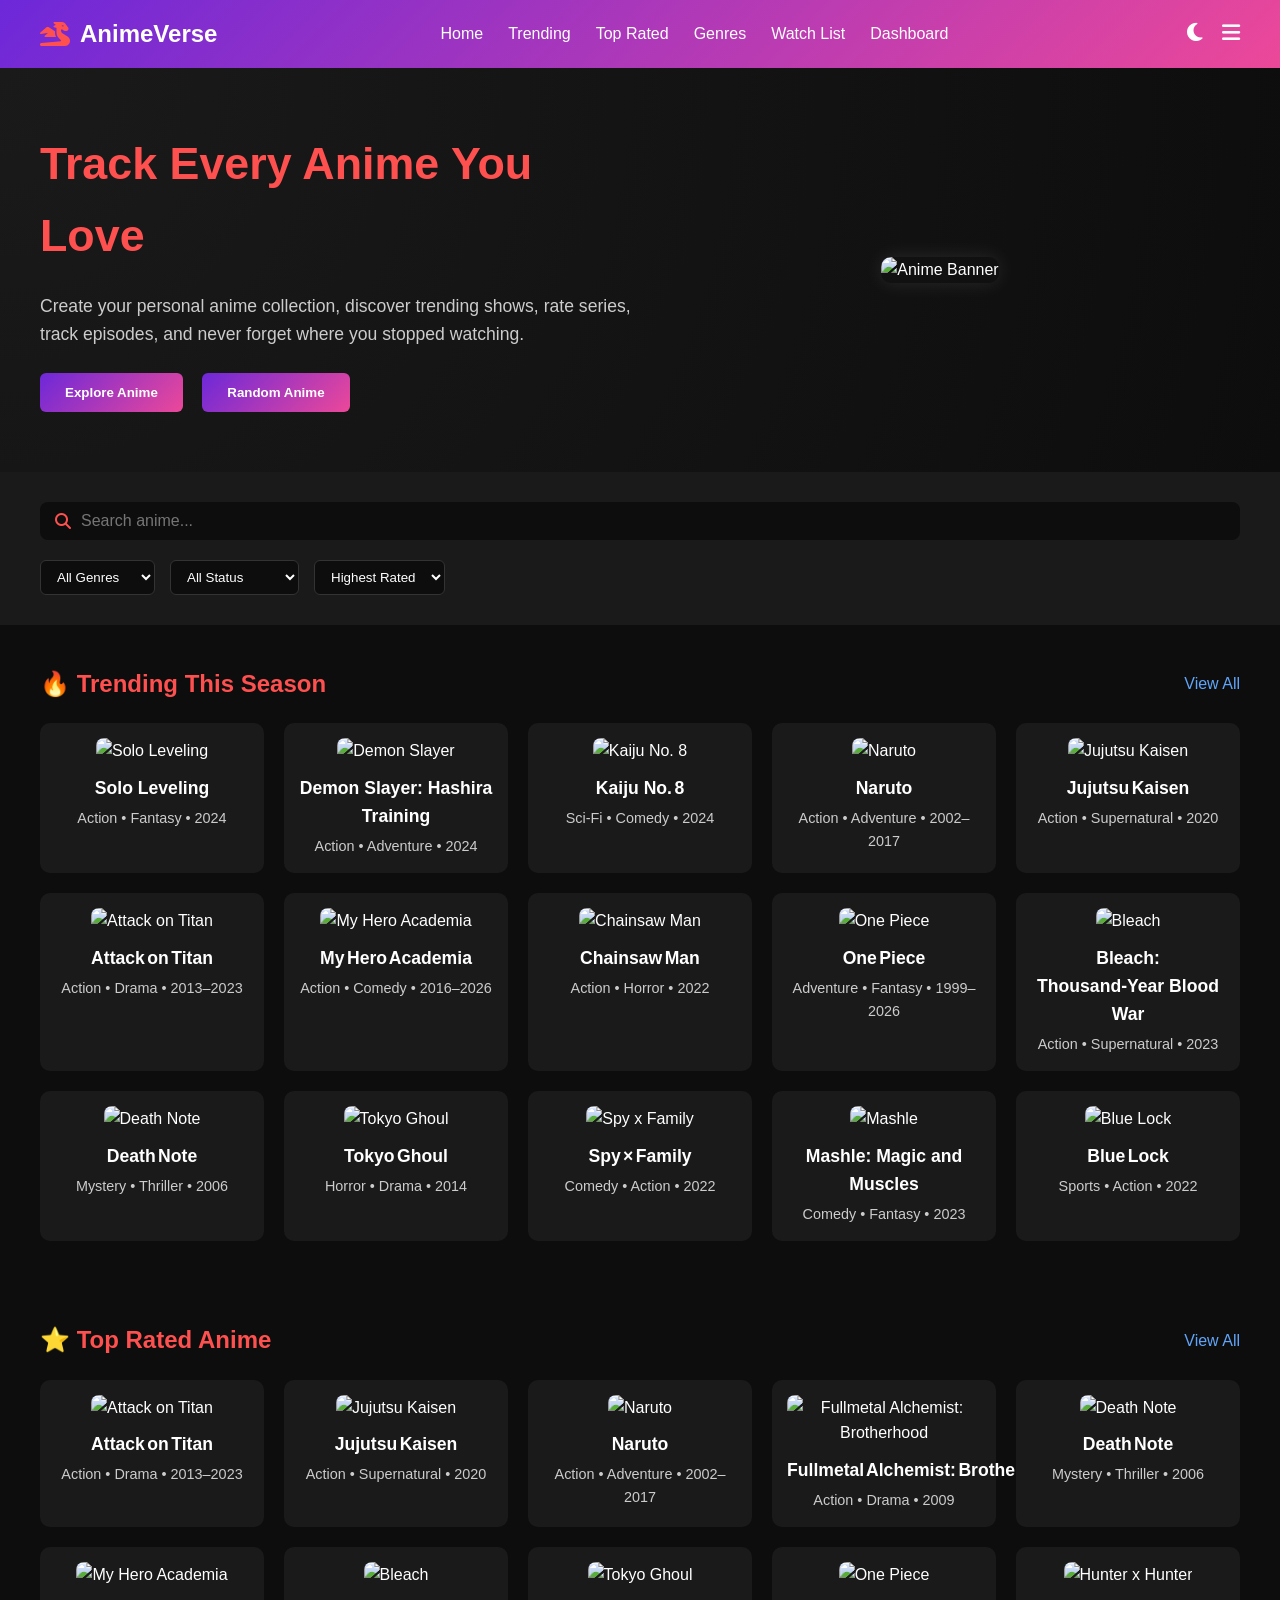
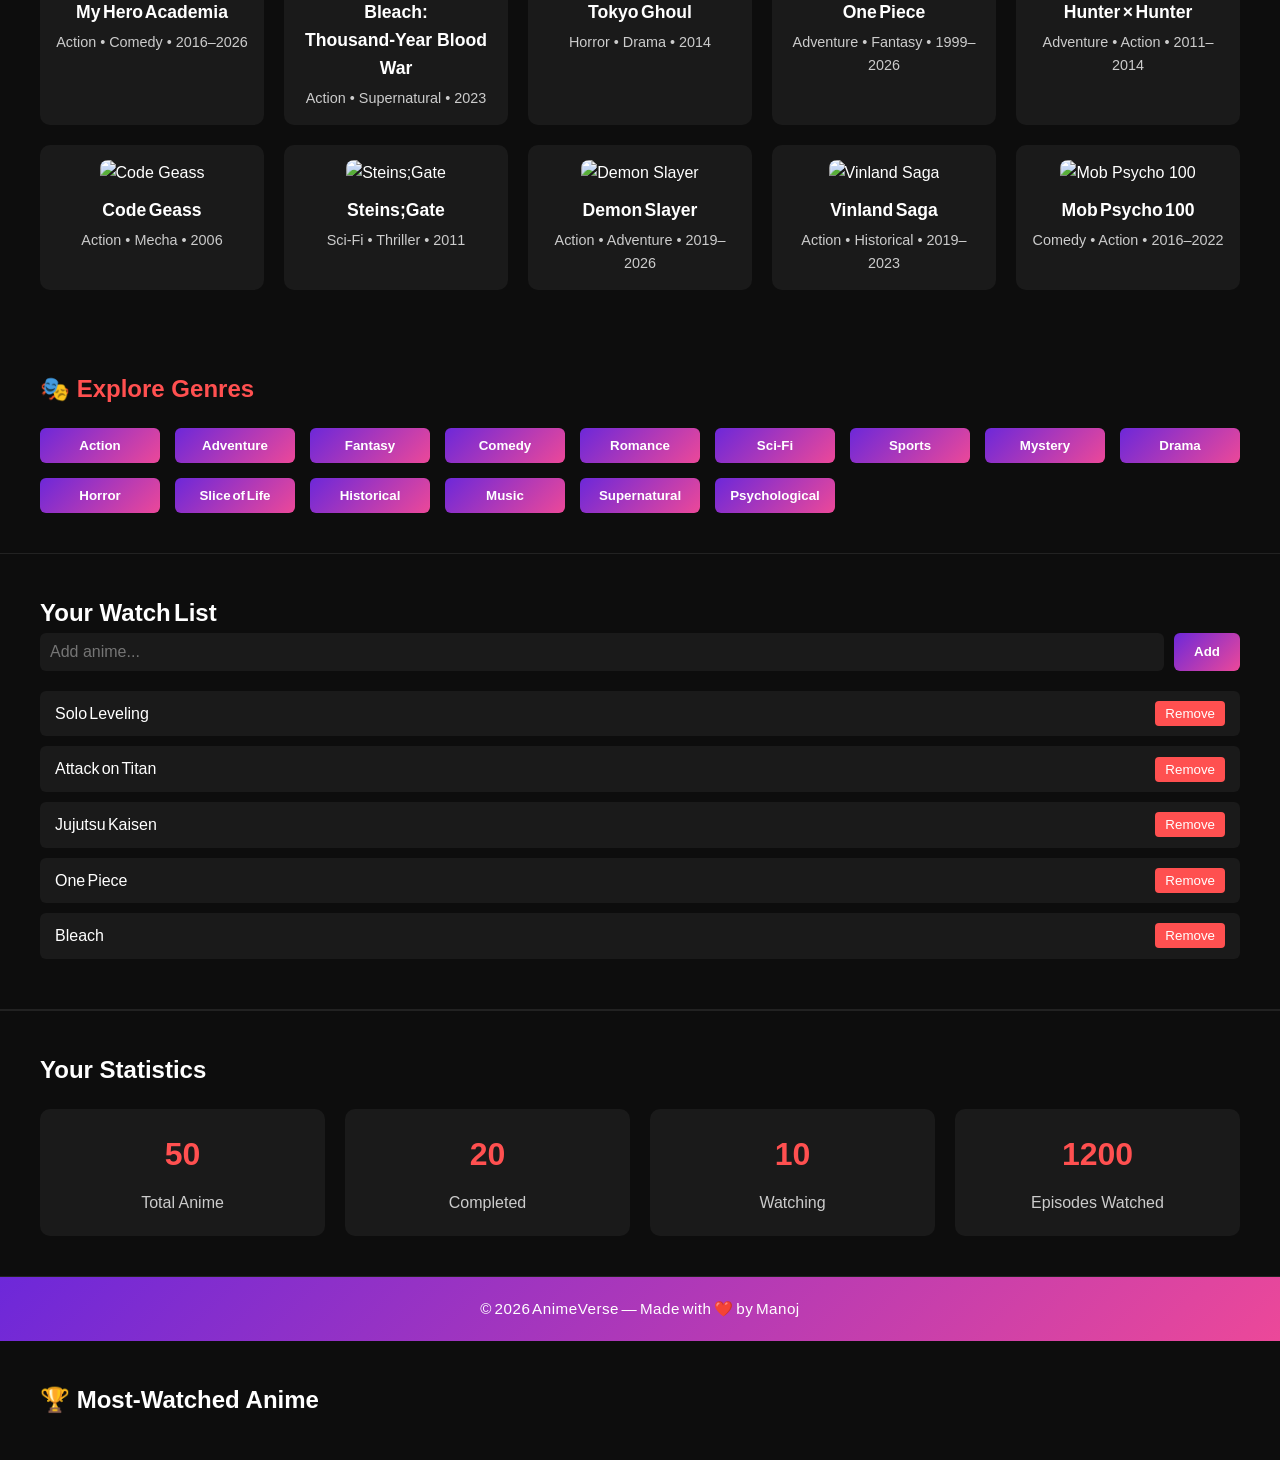
==== commit b9b476f7: "Update index.html" ====
--- a/index.html
+++ b/index.html
@@ -168,5 +168,48 @@
   </footer>
 
   <script src="anime.js"></script>
+    <!-- ================= LOADING SCREEN ================= -->
+  <div id="loadingScreen">
+    <div class="loader"></div>
+    <p>Loading AnimeVerse...</p>
+  </div>
+
+  <!-- ================= SCROLL TO TOP BUTTON ================= -->
+  <button id="scrollTopBtn" title="Go to top">
+    <i class="fa-solid fa-arrow-up"></i>
+  </button>
+
+  <!-- ================= SEARCH FILTER ================= -->
+  <script>
+    // Hide loading screen after anime loads
+    window.addEventListener("load", () => {
+      document.getElementById("loadingScreen").style.display = "none";
+    });
+
+    // Scroll to top button
+    const scrollBtn = document.getElementById("scrollTopBtn");
+    window.addEventListener("scroll", () => {
+      scrollBtn.style.display = window.scrollY > 300 ? "block" : "none";
+    });
+    scrollBtn.addEventListener("click", () => {
+      window.scrollTo({ top: 0, behavior: "smooth" });
+    });
+
+    // Search filter
+    const searchInput = document.getElementById("searchInput");
+    searchInput.addEventListener("input", () => {
+      const query = searchInput.value.toLowerCase();
+      document.querySelectorAll(".anime-card").forEach(card => {
+        const title = card.querySelector("h3").textContent.toLowerCase();
+        card.style.display = title.includes(query) ? "block" : "none";
+      });
+    });
+  </script>
+
 </body>
 </html>
+<section id="leaderboard" class="section">
+  <h2>🏆 Most‑Watched Anime</h2>
+  <ol id="leaderboardList"></ol>
+</section>
+
--- a/style.css
+++ b/style.css
@@ -500,8 +500,77 @@
   background: linear-gradient(135deg, #ec4899, #6d28d9);
   color: #fff;
 }
+.anime-card img {
+  width: 160px;
+  height: 230px;
+  object-fit: cover;
+  border-radius: 8px;
+}
 
 body.dark-mode footer {
   background: linear-gradient(135deg, #ec4899, #6d28d9);
   color: #fff;
 }
+.anime-card img {
+  width: 160px;
+  height: 230px;
+  object-fit: cover;
+  border-radius: 8px;
+}
+/* ===== Loading Screen ===== */
+#loadingScreen {
+  position: fixed;
+  top: 0; left: 0;
+  width: 100%; height: 100%;
+  background: #0d0d0d;
+  color: #fff;
+  display: flex;
+  flex-direction: column;
+  align-items: center;
+  justify-content: center;
+  z-index: 9999;
+}
+.loader {
+  border: 6px solid #333;
+  border-top: 6px solid #ec4899;
+  border-radius: 50%;
+  width: 50px; height: 50px;
+  animation: spin 1s linear infinite;
+}
+@keyframes spin {
+  0% { transform: rotate(0deg); }
+  100% { transform: rotate(360deg); }
+}
+
+/* ===== Scroll to Top Button ===== */
+#scrollTopBtn {
+  position: fixed;
+  bottom: 30px; right: 30px;
+  background: linear-gradient(135deg, #ec4899, #6d28d9);
+  color: #fff;
+  border: none;
+  border-radius: 50%;
+  width: 45px; height: 45px;
+  cursor: pointer;
+  display: none;
+  box-shadow: 0 0 10px rgba(0,0,0,0.3);
+  transition: transform 0.3s ease;
+}
+#scrollTopBtn:hover {
+  transform: scale(1.1);
+}
+.suggestions {
+  background: #1a1a1a;
+  color: #fff;
+  position: absolute;
+  width: 100%;
+  border-radius: 5px;
+  z-index: 10;
+}
+.suggestion {
+  padding: 8px;
+  cursor: pointer;
+}
+.suggestion:hover {
+  background: #ec4899;
+}
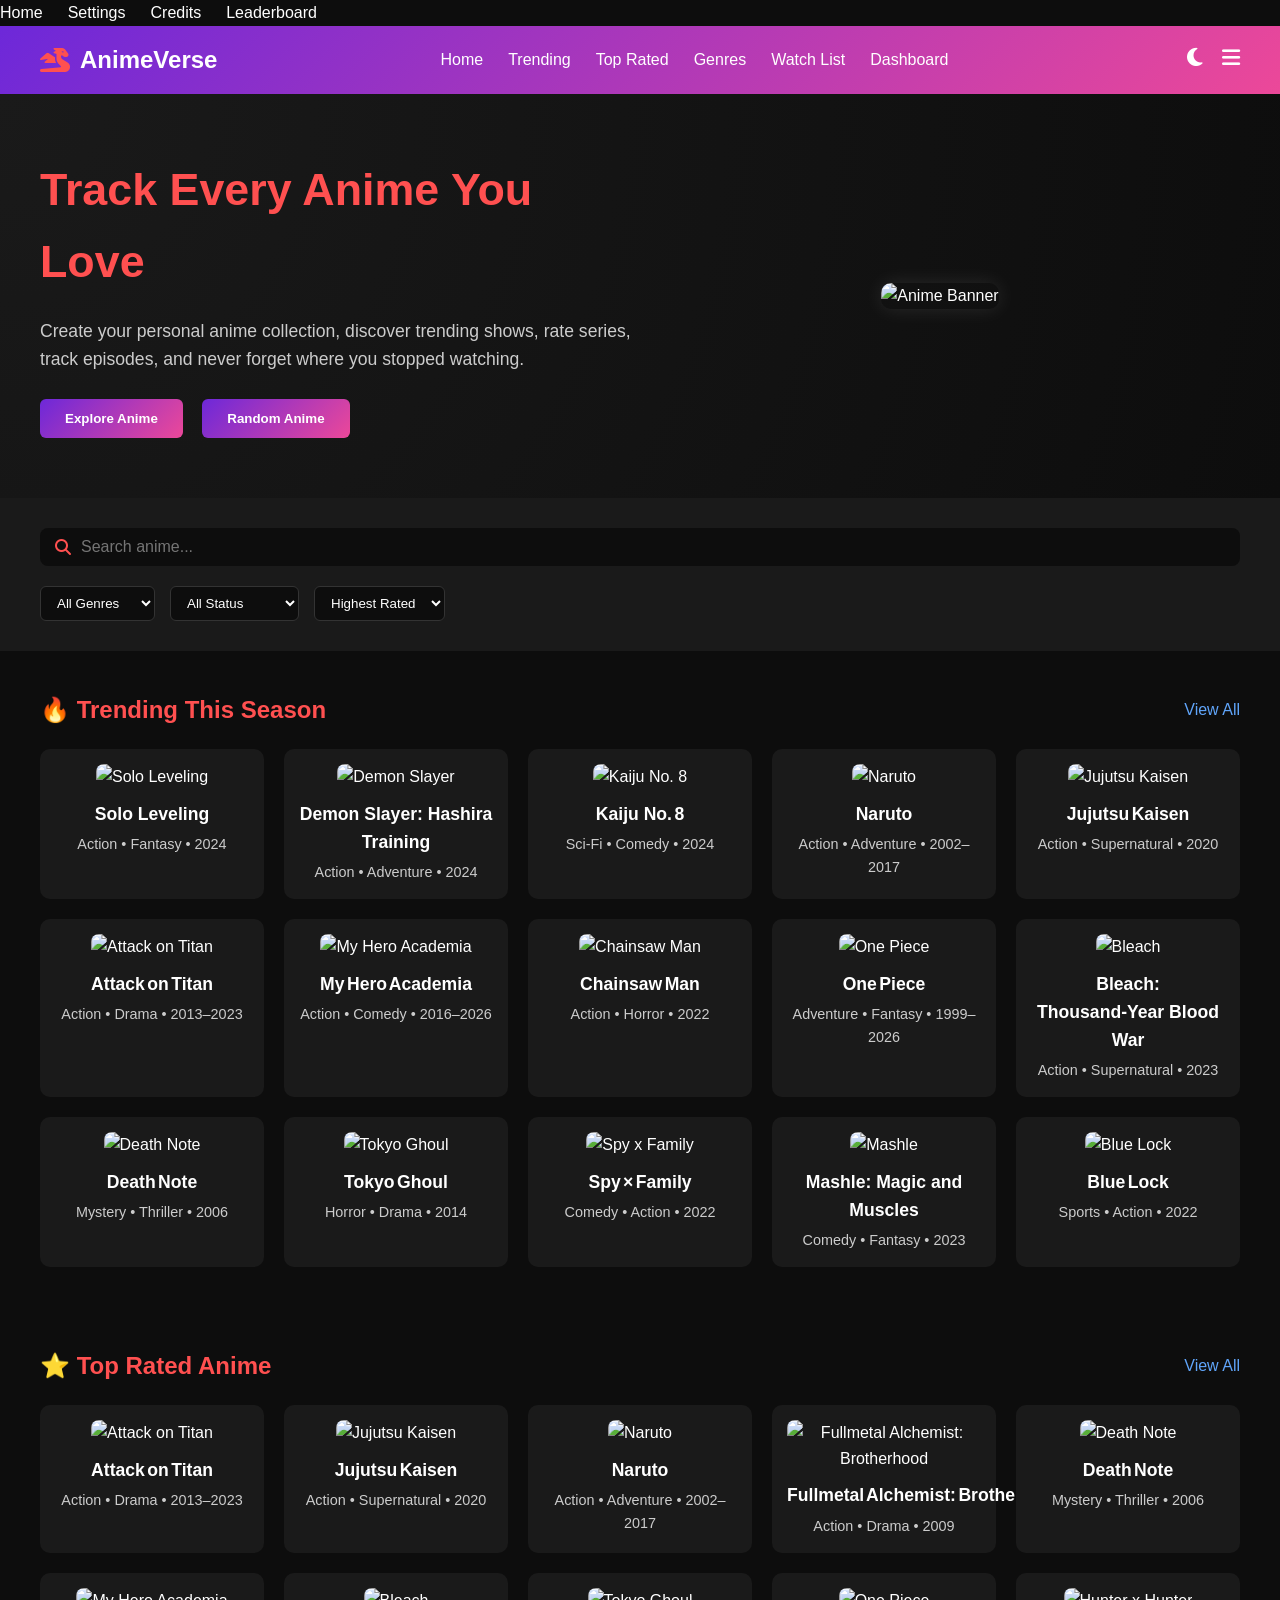
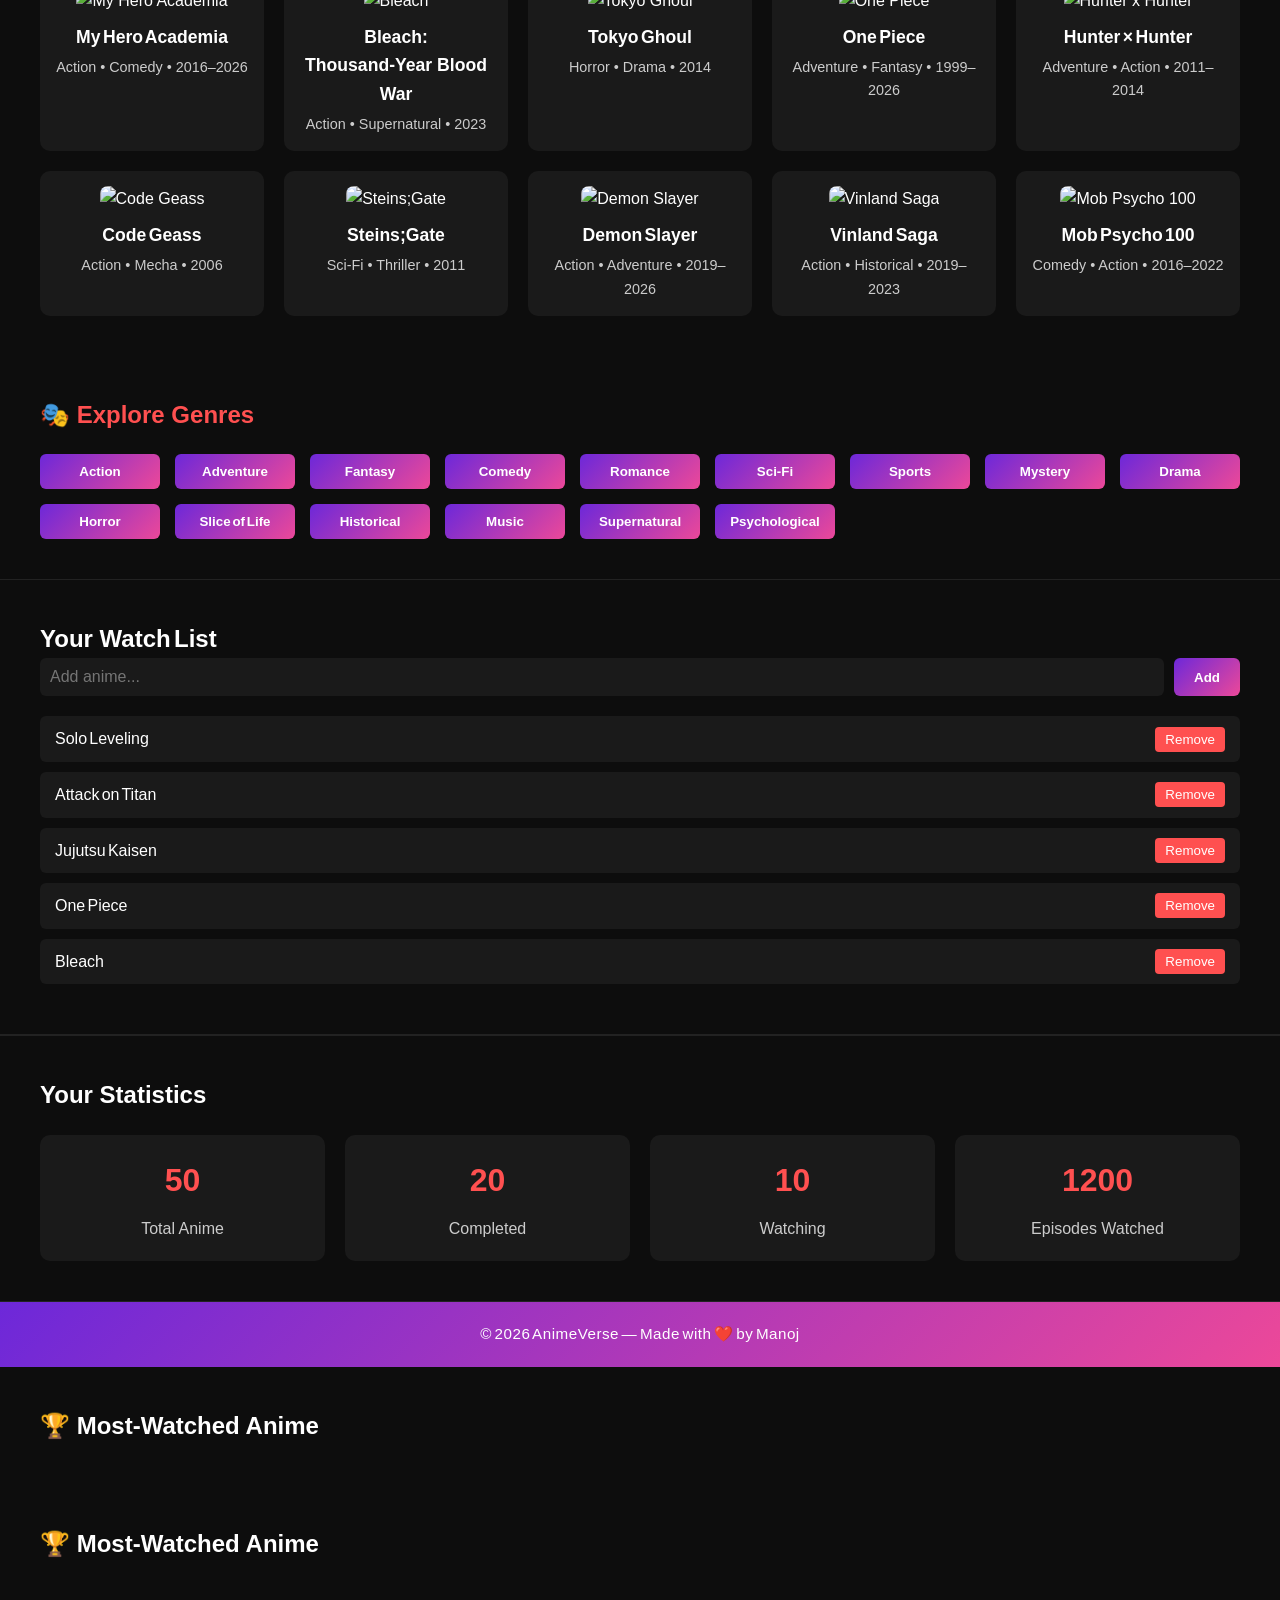
==== commit 2d8a948f: "Update index.html" ====
--- a/index.html
+++ b/index.html
@@ -10,6 +10,13 @@
   <link href="https://fonts.googleapis.com/css2?family=Poppins:wght@300;400;500;600;700;800&display=swap" rel="stylesheet">
   <link rel="stylesheet" href="https://cdnjs.cloudflare.com/ajax/libs/font-awesome/6.6.0/css/all.min.css">
   <link rel="stylesheet" href="style.css">
+  <ul class="nav-links">
+  <li><a href="index.html">Home</a></li>
+  <li><a href="settings.html">Settings</a></li>
+  <li><a href="credits.html">Credits</a></li>
+  <li><a href="#leaderboard">Leaderboard</a></li>
+</ul>
+
 </head>
 
 <body>
@@ -205,11 +212,22 @@
       });
     });
   </script>
-
+<script src="analytics.js"></script>
+
+</body>
+<script src="anime.js"></script>
+<script src="modal.js"></script>
+<script src="notifications.js"></script>
+<script src="analytics.js"></script>
 </body>
 </html>
 <section id="leaderboard" class="section">
   <h2>🏆 Most‑Watched Anime</h2>
   <ol id="leaderboardList"></ol>
 </section>
-
+</html>
+<section id="leaderboard" class="section">
+  <h2>🏆 Most‑Watched Anime</h2>
+  <ol id="leaderboardList"></ol>
+</section>
+
--- a/style.css
+++ b/style.css
@@ -574,3 +574,27 @@
 .suggestion:hover {
   background: #ec4899;
 }
+#animeModal {
+  display: none;
+  position: fixed;
+  top: 0; left: 0;
+  width: 100%; height: 100%;
+  background: rgba(0,0,0,0.8);
+  justify-content: center;
+  align-items: center;
+  z-index: 9999;
+}
+.modal-content {
+  background: #1a1a1a;
+  color: #fff;
+  padding: 20px;
+  border-radius: 10px;
+  text-align: center;
+  max-width: 500px;
+}
+#closeModal {
+  position: absolute;
+  top: 20px; right: 30px;
+  font-size: 28px;
+  cursor: pointer;
+}
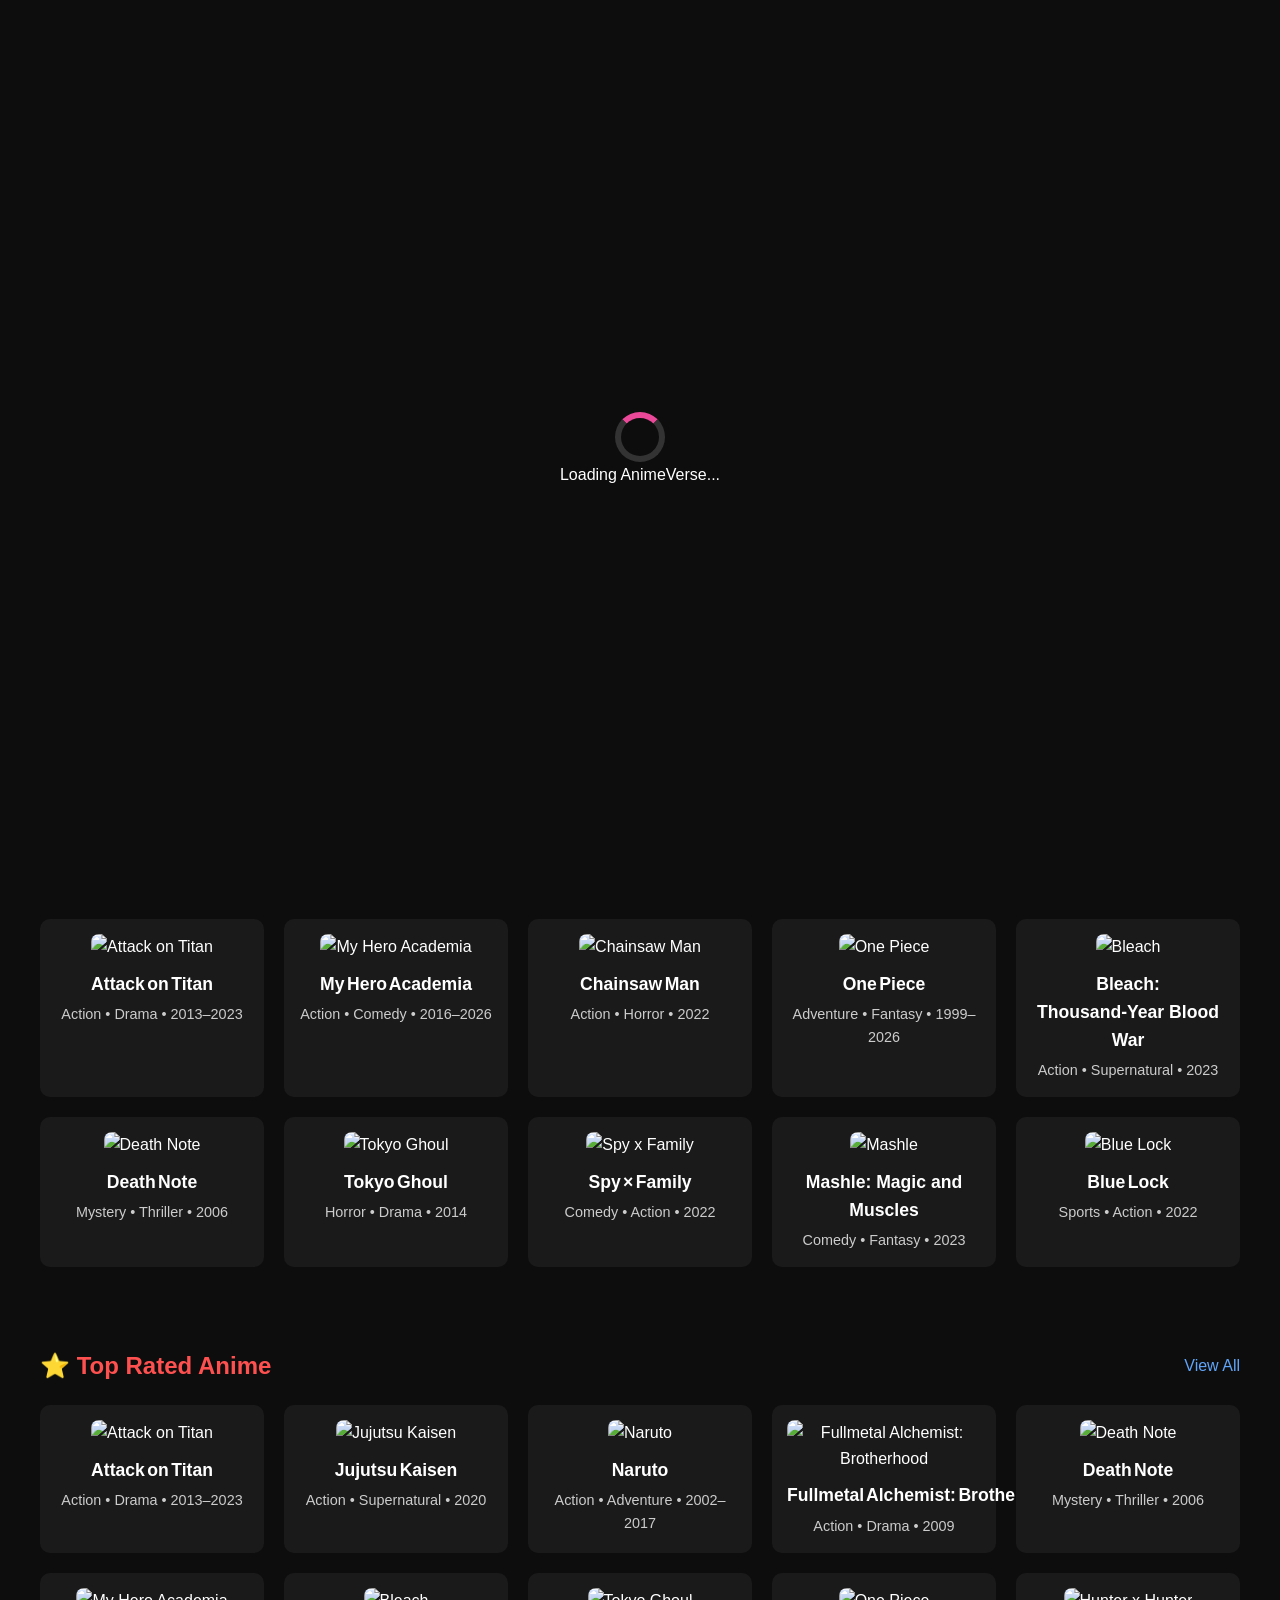
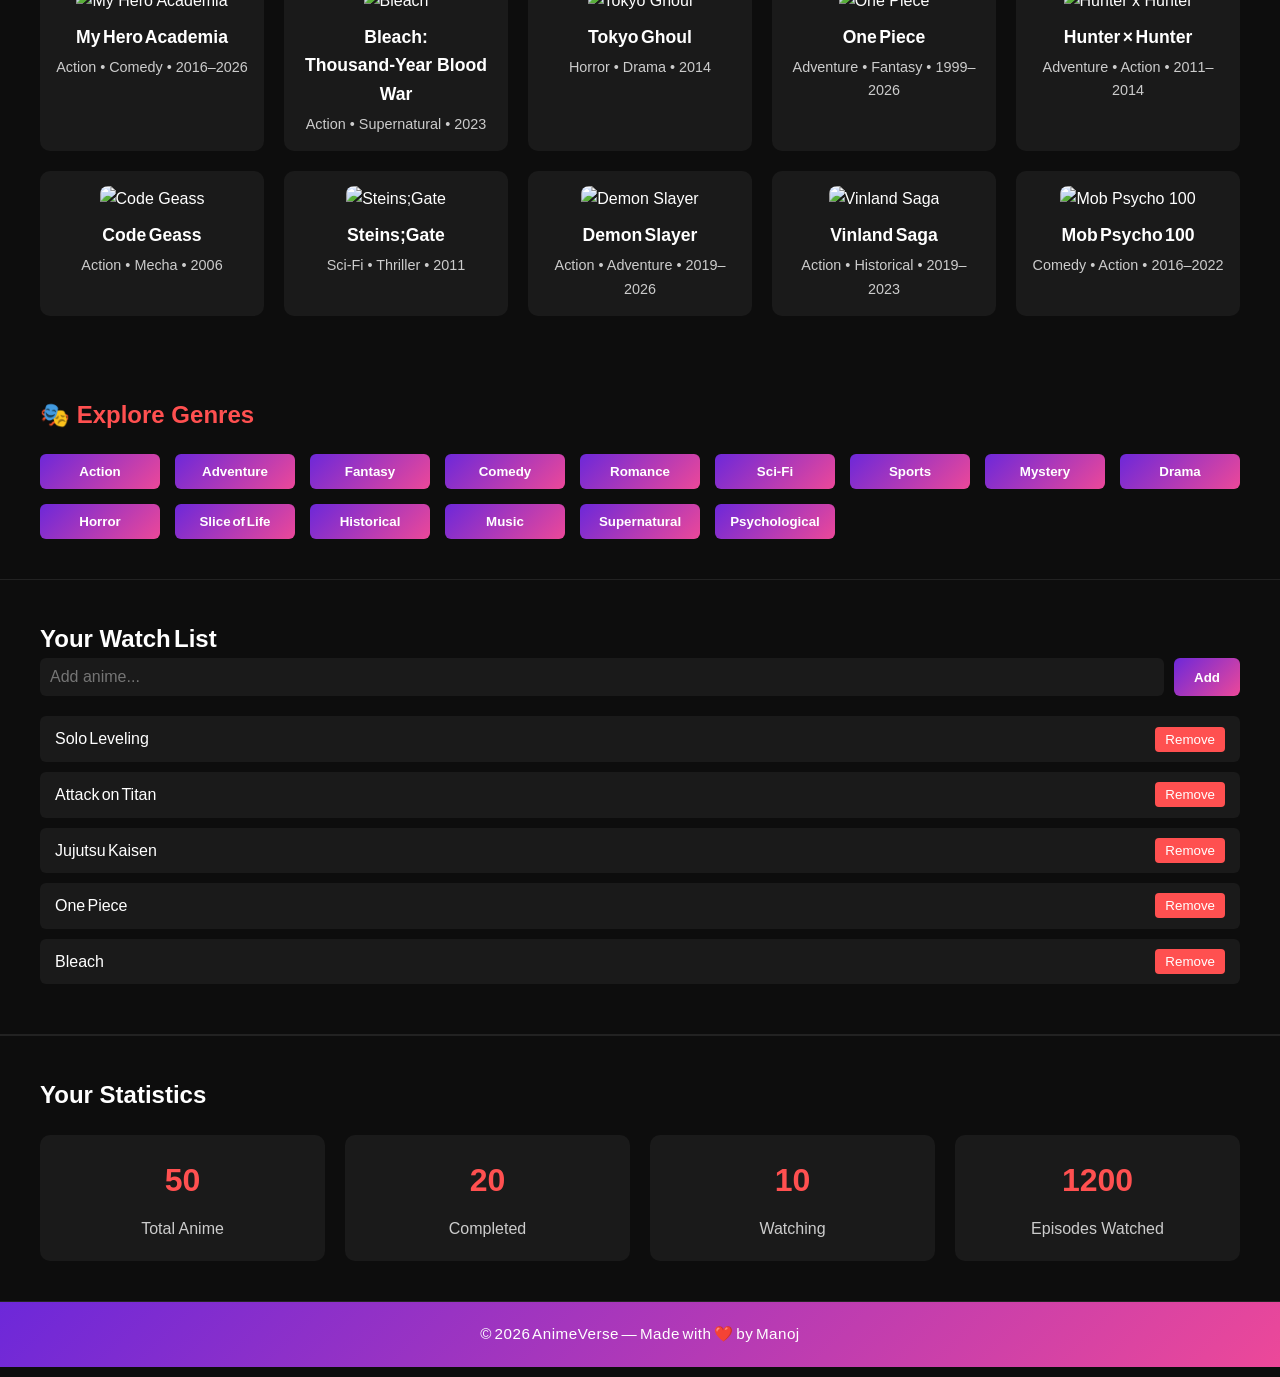
==== commit 85118bf7: "Update index.html" ====
--- a/index.html
+++ b/index.html
@@ -177,9 +177,10 @@
   <script src="anime.js"></script>
     <!-- ================= LOADING SCREEN ================= -->
   <div id="loadingScreen">
-    <div class="loader"></div>
-    <p>Loading AnimeVerse...</p>
-  </div>
+  <div class="loader"></div>
+  <p>Loading AnimeVerse...</p>
+</div>
+
 
   <!-- ================= SCROLL TO TOP BUTTON ================= -->
   <button id="scrollTopBtn" title="Go to top">
@@ -187,6 +188,37 @@
   </button>
 
   <!-- ================= SEARCH FILTER ================= -->
+  <script>
+    // Hide loading screen after anime loads
+    window.addEventListener("load", () => {
+      document.getElementById("loadingScreen").style.display = "none";
+    });
+
+    // Scroll to top button
+    const scrollBtn = document.getElementById("scrollTopBtn");
+      <!-- ================= LOADING SCREEN ================= -->
+  <div id="loadingScreen">
+    <div class="loader"></div>
+    <p>Loading AnimeVerse...</p>
+  </div>
+
+  <!-- ================= SCROLL TO TOP BUTTON ================= -->
+  <button id="scrollTopBtn" title="Go to top">
+    <i class="fa-solid fa-arrow-up"></i>
+  </button>
+
+  <!-- ================= LEADERBOARD ================= -->
+  <section id="leaderboard" class="section">
+    <h2>🏆 Most‑Watched Anime</h2>
+    <ol id="leaderboardList"></ol>
+  </section>
+
+  <!-- ================= SCRIPTS ================= -->
+  <script src="anime.js"></script>
+  <script src="modal.js"></script>
+  <script src="notifications.js"></script>
+  <script src="analytics.js"></script>
+
   <script>
     // Hide loading screen after anime loads
     window.addEventListener("load", () => {
@@ -212,22 +244,36 @@
       });
     });
   </script>
-<script src="analytics.js"></script>
-
-</body>
-<script src="anime.js"></script>
-<script src="modal.js"></script>
-<script src="notifications.js"></script>
-<script src="analytics.js"></script>
 </body>
 </html>
-<section id="leaderboard" class="section">
-  <h2>🏆 Most‑Watched Anime</h2>
-  <ol id="leaderboardList"></ol>
-</section>
+
+  <script src="notifications.js"></script>
+  <script src="analytics.js"></script>
+
+  <script>
+    // Hide loading screen after anime loads
+    window.addEventListener("load", () => {
+      document.getElementById("loadingScreen").style.display = "none";
+    });
+
+    // Scroll to top button
+    const scrollBtn = document.getElementById("scrollTopBtn");
+    window.addEventListener("scroll", () => {
+      scrollBtn.style.display = window.scrollY > 300 ? "block" : "none";
+    });
+    scrollBtn.addEventListener("click", () => {
+      window.scrollTo({ top: 0, behavior: "smooth" });
+    });
+
+    // Search filter
+    const searchInput = document.getElementById("searchInput");
+    searchInput.addEventListener("input", () => {
+      const query = searchInput.value.toLowerCase();
+      document.querySelectorAll(".anime-card").forEach(card => {
+        const title = card.querySelector("h3").textContent.toLowerCase();
+        card.style.display = title.includes(query) ? "block" : "none";
+      });
+    });
+  </script>
+</body>
 </html>
-<section id="leaderboard" class="section">
-  <h2>🏆 Most‑Watched Anime</h2>
-  <ol id="leaderboardList"></ol>
-</section>
-
